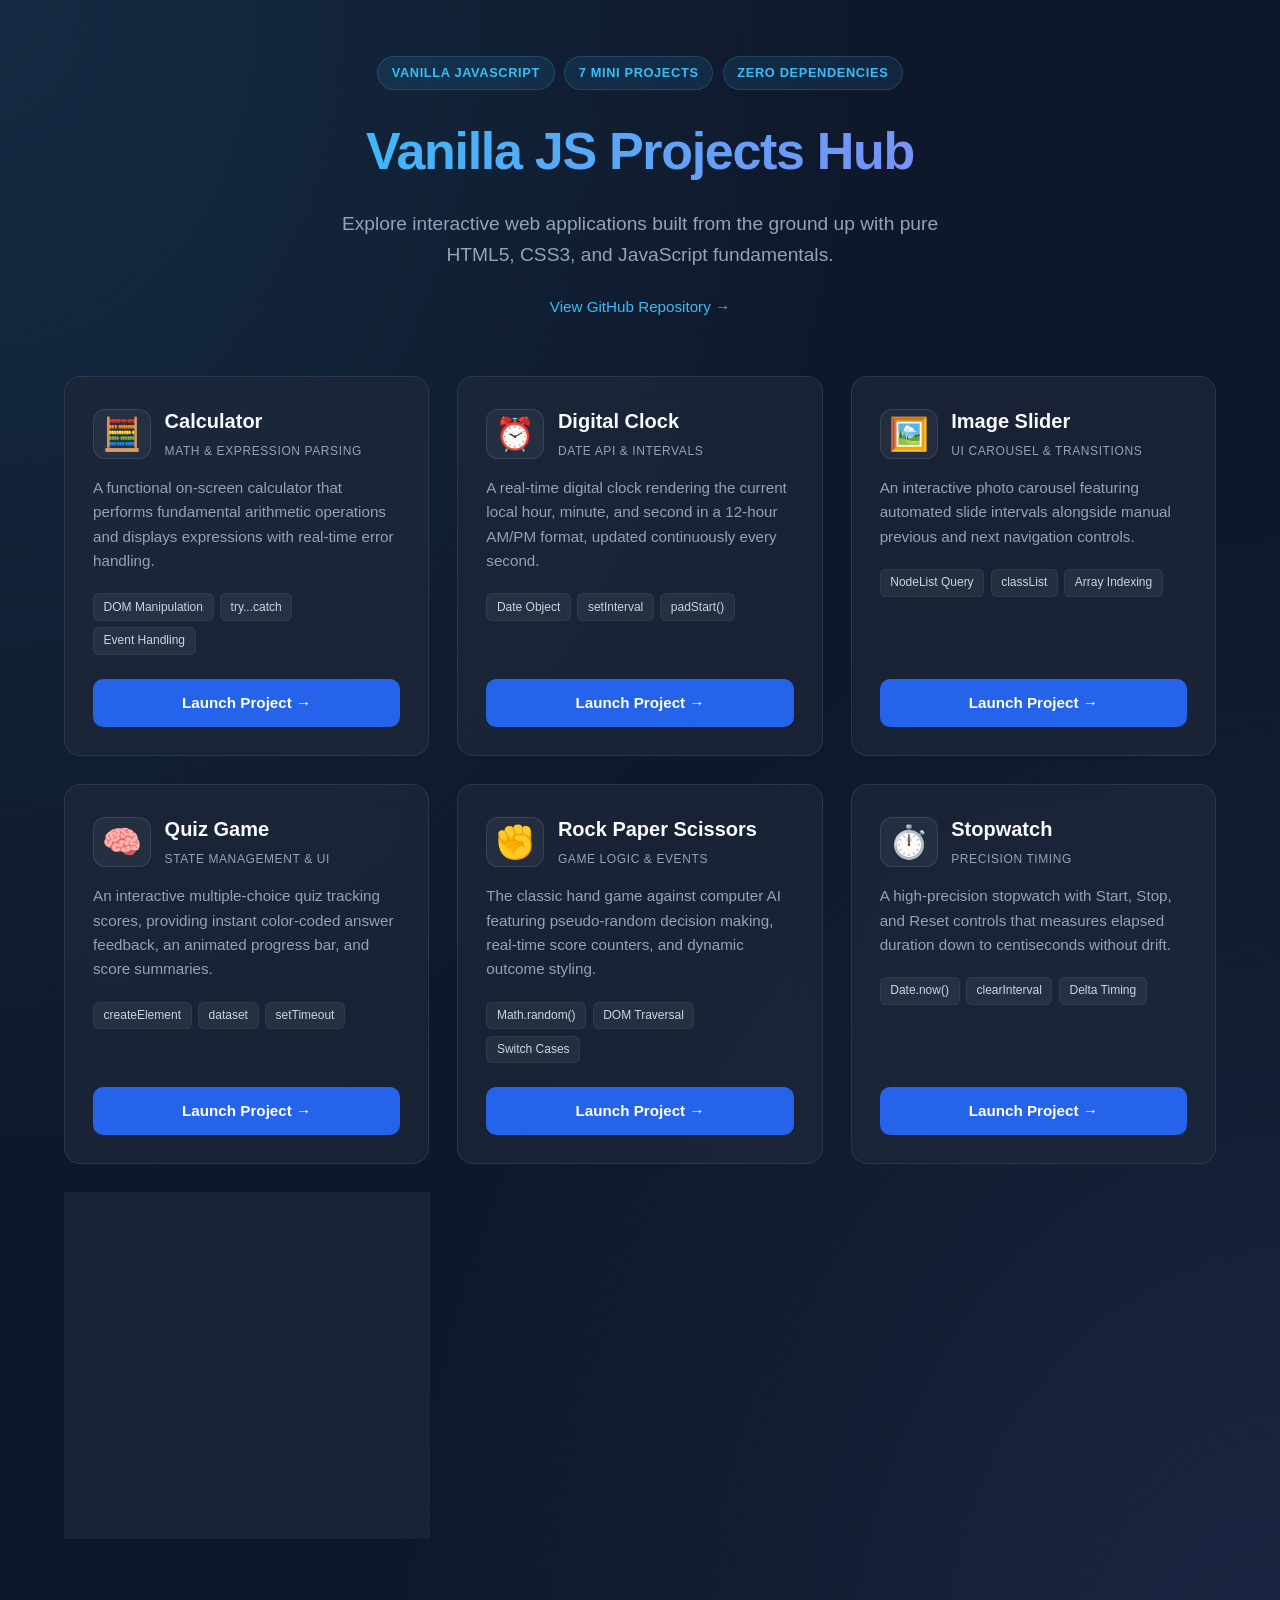
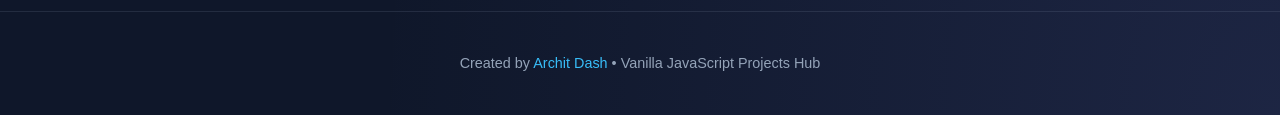
==== index.html @ 2eb79479 "Add root index.html menu hub and unify live deployment in README" ====
<!DOCTYPE html>
<html lang="en">
<head>
  <meta charset="UTF-8">
  <meta name="viewport" content="width=device-width, initial-scale=1.0">
  <title>Vanilla JavaScript Projects | Archit Dash</title>
  <style>
    :root {
      --bg-primary: #0f172a;
      --bg-card: rgba(30, 41, 59, 0.7);
      --bg-card-hover: rgba(51, 65, 85, 0.8);
      --border-color: rgba(148, 163, 184, 0.15);
      --border-hover: rgba(56, 189, 248, 0.4);
      --text-main: #f8fafc;
      --text-muted: #94a3b8;
      --text-accent: #38bdf8;
      --accent-gradient: linear-gradient(135deg, #38bdf8 0%, #818cf8 100%);
      --btn-bg: #2563eb;
      --btn-hover: #1d4ed8;
      --badge-bg: rgba(56, 189, 248, 0.1);
      --badge-text: #38bdf8;
    }

    * {
      box-sizing: border-box;
      margin: 0;
      padding: 0;
    }

    body {
      font-family: -apple-system, BlinkMacSystemFont, 'Segoe UI', Roboto, Oxygen, Ubuntu, Cantarell, sans-serif;
      background-color: var(--bg-primary);
      background-image: 
        radial-gradient(at 0% 0%, rgba(56, 189, 248, 0.12) 0px, transparent 50%),
        radial-gradient(at 100% 100%, rgba(129, 140, 248, 0.12) 0px, transparent 50%);
      color: var(--text-main);
      min-height: 100vh;
      display: flex;
      flex-direction: column;
      line-height: 1.6;
    }

    header {
      padding: 3.5rem 1.5rem 2rem;
      text-align: center;
      max-width: 900px;
      margin: 0 auto;
    }

    .badge-container {
      display: flex;
      justify-content: center;
      gap: 0.6rem;
      margin-bottom: 1.25rem;
      flex-wrap: wrap;
    }

    .pill {
      font-size: 0.8rem;
      font-weight: 600;
      text-transform: uppercase;
      letter-spacing: 0.05em;
      padding: 0.35rem 0.85rem;
      border-radius: 9999px;
      background: var(--badge-bg);
      color: var(--badge-text);
      border: 1px solid rgba(56, 189, 248, 0.2);
    }

    h1 {
      font-size: clamp(2rem, 5vw, 3.25rem);
      font-weight: 800;
      letter-spacing: -0.025em;
      margin-bottom: 1rem;
      background: var(--accent-gradient);
      -webkit-background-clip: text;
      -webkit-text-fill-color: transparent;
    }

    .subtitle {
      font-size: clamp(1rem, 2vw, 1.2rem);
      color: var(--text-muted);
      max-width: 650px;
      margin: 0 auto 1.5rem;
    }

    .github-link {
      display: inline-flex;
      align-items: center;
      gap: 0.5rem;
      color: var(--text-accent);
      text-decoration: none;
      font-size: 0.95rem;
      font-weight: 500;
      transition: color 0.2s ease;
    }

    .github-link:hover {
      text-decoration: underline;
      color: #7dd3fc;
    }

    main {
      flex: 1;
      width: 100%;
      max-width: 1200px;
      margin: 0 auto;
      padding: 1.5rem;
    }

    .grid {
      display: grid;
      grid-template-columns: repeat(auto-fill, minmax(320px, 1fr));
      gap: 1.75rem;
    }

    .card {
      background: var(--bg-card);
      backdrop-filter: blur(12px);
      -webkit-backdrop-filter: blur(12px);
      border: 1px solid var(--border-color);
      border-radius: 1rem;
      padding: 1.75rem;
      display: flex;
      flex-direction: column;
      justify-content: space-between;
      transition: transform 0.25s ease, border-color 0.25s ease, box-shadow 0.25s ease, background 0.25s ease;
      position: relative;
      overflow: hidden;
    }

    .card:hover {
      transform: translateY(-4px);
      border-color: var(--border-hover);
      box-shadow: 0 12px 30px -10px rgba(56, 189, 248, 0.15);
      background: var(--bg-card-hover);
    }

    .card-header {
      display: flex;
      align-items: center;
      gap: 0.85rem;
      margin-bottom: 0.85rem;
    }

    .card-icon {
      font-size: 2rem;
      line-height: 1;
      background: rgba(255, 255, 255, 0.05);
      padding: 0.5rem;
      border-radius: 0.75rem;
      border: 1px solid rgba(255, 255, 255, 0.1);
    }

    .card-title-group h2 {
      font-size: 1.25rem;
      font-weight: 700;
      color: var(--text-main);
    }

    .card-category {
      font-size: 0.75rem;
      color: var(--text-muted);
      text-transform: uppercase;
      letter-spacing: 0.05em;
    }

    .card-desc {
      color: var(--text-muted);
      font-size: 0.95rem;
      margin-bottom: 1.25rem;
      flex-grow: 1;
    }

    .tags {
      display: flex;
      flex-wrap: wrap;
      gap: 0.4rem;
      margin-bottom: 1.5rem;
    }

    .tag {
      font-size: 0.75rem;
      background: rgba(255, 255, 255, 0.06);
      color: #cbd5e1;
      padding: 0.2rem 0.6rem;
      border-radius: 0.375rem;
      border: 1px solid rgba(255, 255, 255, 0.05);
    }

    .card-footer {
      margin-top: auto;
    }

    .launch-btn {
      display: flex;
      align-items: center;
      justify-content: center;
      gap: 0.5rem;
      width: 100%;
      background: var(--btn-bg);
      color: #ffffff;
      text-decoration: none;
      padding: 0.75rem 1rem;
      border-radius: 0.625rem;
      font-size: 0.95rem;
      font-weight: 600;
      transition: background 0.2s ease, transform 0.1s ease;
    }

    .launch-btn:hover {
      background: var(--btn-hover);
    }

    .launch-btn:active {
      transform: scale(0.98);
    }

    footer {
      text-align: center;
      padding: 2.5rem 1.5rem;
      color: var(--text-muted);
      font-size: 0.9rem;
      border-top: 1px solid var(--border-color);
      margin-top: 3rem;
    }

    footer a {
      color: var(--text-accent);
      text-decoration: none;
    }

    footer a:hover {
      text-decoration: underline;
    }

    @media (max-width: 640px) {
      .grid {
        grid-template-columns: 1fr;
      }
      header {
        padding: 2.5rem 1rem 1.5rem;
      }
    }
  </style>
</head>
<body>

  <header>
    <div class="badge-container">
      <span class="pill">Vanilla JavaScript</span>
      <span class="pill">7 Mini Projects</span>
      <span class="pill">Zero Dependencies</span>
    </div>
    <h1>Vanilla JS Projects Hub</h1>
    <p class="subtitle">
      Explore interactive web applications built from the ground up with pure HTML5, CSS3, and JavaScript fundamentals.
    </p>
    <a href="https://github.com/ArchitDash12/vanilla-js-projects" target="_blank" rel="noopener noreferrer" class="github-link">
      <span>View GitHub Repository &rarr;</span>
    </a>
  </header>

  <main>
    <div class="grid">

      <!-- 1. Calculator -->
      <article class="card">
        <div>
          <div class="card-header">
            <div class="card-icon">🧮</div>
            <div class="card-title-group">
              <h2>Calculator</h2>
              <span class="card-category">Math & Expression Parsing</span>
            </div>
          </div>
          <p class="card-desc">
            A functional on-screen calculator that performs fundamental arithmetic operations and displays expressions with real-time error handling.
          </p>
          <div class="tags">
            <span class="tag">DOM Manipulation</span>
            <span class="tag">try...catch</span>
            <span class="tag">Event Handling</span>
          </div>
        </div>
        <div class="card-footer">
          <a href="./Calculator/index.html" class="launch-btn">
            Launch Project &rarr;
          </a>
        </div>
      </article>

      <!-- 2. Digital Clock -->
      <article class="card">
        <div>
          <div class="card-header">
            <div class="card-icon">⏰</div>
            <div class="card-title-group">
              <h2>Digital Clock</h2>
              <span class="card-category">Date API & Intervals</span>
            </div>
          </div>
          <p class="card-desc">
            A real-time digital clock rendering the current local hour, minute, and second in a 12-hour AM/PM format, updated continuously every second.
          </p>
          <div class="tags">
            <span class="tag">Date Object</span>
            <span class="tag">setInterval</span>
            <span class="tag">padStart()</span>
          </div>
        </div>
        <div class="card-footer">
          <a href="./Digital%20Clock/index.html" class="launch-btn">
            Launch Project &rarr;
          </a>
        </div>
      </article>

      <!-- 3. Image Slider -->
      <article class="card">
        <div>
          <div class="card-header">
            <div class="card-icon">🖼️</div>
            <div class="card-title-group">
              <h2>Image Slider</h2>
              <span class="card-category">UI Carousel & Transitions</span>
            </div>
          </div>
          <p class="card-desc">
            An interactive photo carousel featuring automated slide intervals alongside manual previous and next navigation controls.
          </p>
          <div class="tags">
            <span class="tag">NodeList Query</span>
            <span class="tag">classList</span>
            <span class="tag">Array Indexing</span>
          </div>
        </div>
        <div class="card-footer">
          <a href="./Image%20Slider/index.html" class="launch-btn">
            Launch Project &rarr;
          </a>
        </div>
      </article>

      <!-- 4. Quiz Game -->
      <article class="card">
        <div>
          <div class="card-header">
            <div class="card-icon">🧠</div>
            <div class="card-title-group">
              <h2>Quiz Game</h2>
              <span class="card-category">State Management & UI</span>
            </div>
          </div>
          <p class="card-desc">
            An interactive multiple-choice quiz tracking scores, providing instant color-coded answer feedback, an animated progress bar, and score summaries.
          </p>
          <div class="tags">
            <span class="tag">createElement</span>
            <span class="tag">dataset</span>
            <span class="tag">setTimeout</span>
          </div>
        </div>
        <div class="card-footer">
          <a href="./Quiz%20Game/index.html" class="launch-btn">
            Launch Project &rarr;
          </a>
        </div>
      </article>

      <!-- 5. Rock Paper Scissors -->
      <article class="card">
        <div>
          <div class="card-header">
            <div class="card-icon">✊</div>
            <div class="card-title-group">
              <h2>Rock Paper Scissors</h2>
              <span class="card-category">Game Logic & Events</span>
            </div>
          </div>
          <p class="card-desc">
            The classic hand game against computer AI featuring pseudo-random decision making, real-time score counters, and dynamic outcome styling.
          </p>
          <div class="tags">
            <span class="tag">Math.random()</span>
            <span class="tag">DOM Traversal</span>
            <span class="tag">Switch Cases</span>
          </div>
        </div>
        <div class="card-footer">
          <a href="./RockPaperScissor/index.html" class="launch-btn">
            Launch Project &rarr;
          </a>
        </div>
      </article>

      <!-- 6. Stopwatch -->
      <article class="card">
        <div>
          <div class="card-header">
            <div class="card-icon">⏱️</div>
            <div class="card-title-group">
              <h2>Stopwatch</h2>
              <span class="card-category">Precision Timing</span>
            </div>
          </div>
          <p class="card-desc">
            A high-precision stopwatch with Start, Stop, and Reset controls that measures elapsed duration down to centiseconds without drift.
          </p>
          <div class="tags">
            <span class="tag">Date.now()</span>
            <span class="tag">clearInterval</span>
            <span class="tag">Delta Timing</span>
          </div>
        </div>
        <div class="card-footer">
          <a href="./Stopwatch/index.html" class="launch-btn">
            Launch Project &rarr;
          </a>
        </div>
      </article>

      <!-- 7. Weather App -->
      <article class="card">
        <div>
          <div class="card-header">
            <div class="card-icon">⛅</div>
            <div class="card-title-group">
              <h2>Weather App</h2>
              <span class="card-category">Asynchronous API & Fetch</span>
            </div>
          </div>
          <p class="card-desc">
            A real-time weather tool querying the OpenWeatherMap API for user-specified cities to show temperature, humidity, conditions, and dynamic emojis.
          </p>
          <div class="tags">
            <span class="tag">async / await</span>
            <span class="tag">Fetch API</span>
            <span class="tag">JSON Parsing</span>
          </div>
        </div>
        <div class="card-footer">
          <a href="./Weather%20App/index.html" class="launch-btn">
            Launch Project &rarr;
          </a>
        </div>
      </article>

    </div>
  </main>

  <footer>
    <p>Created by <a href="https://github.com/ArchitDash12" target="_blank" rel="noopener noreferrer">Archit Dash</a> &bull; Vanilla JavaScript Projects Hub</p>
  </footer>

</body>
</html>
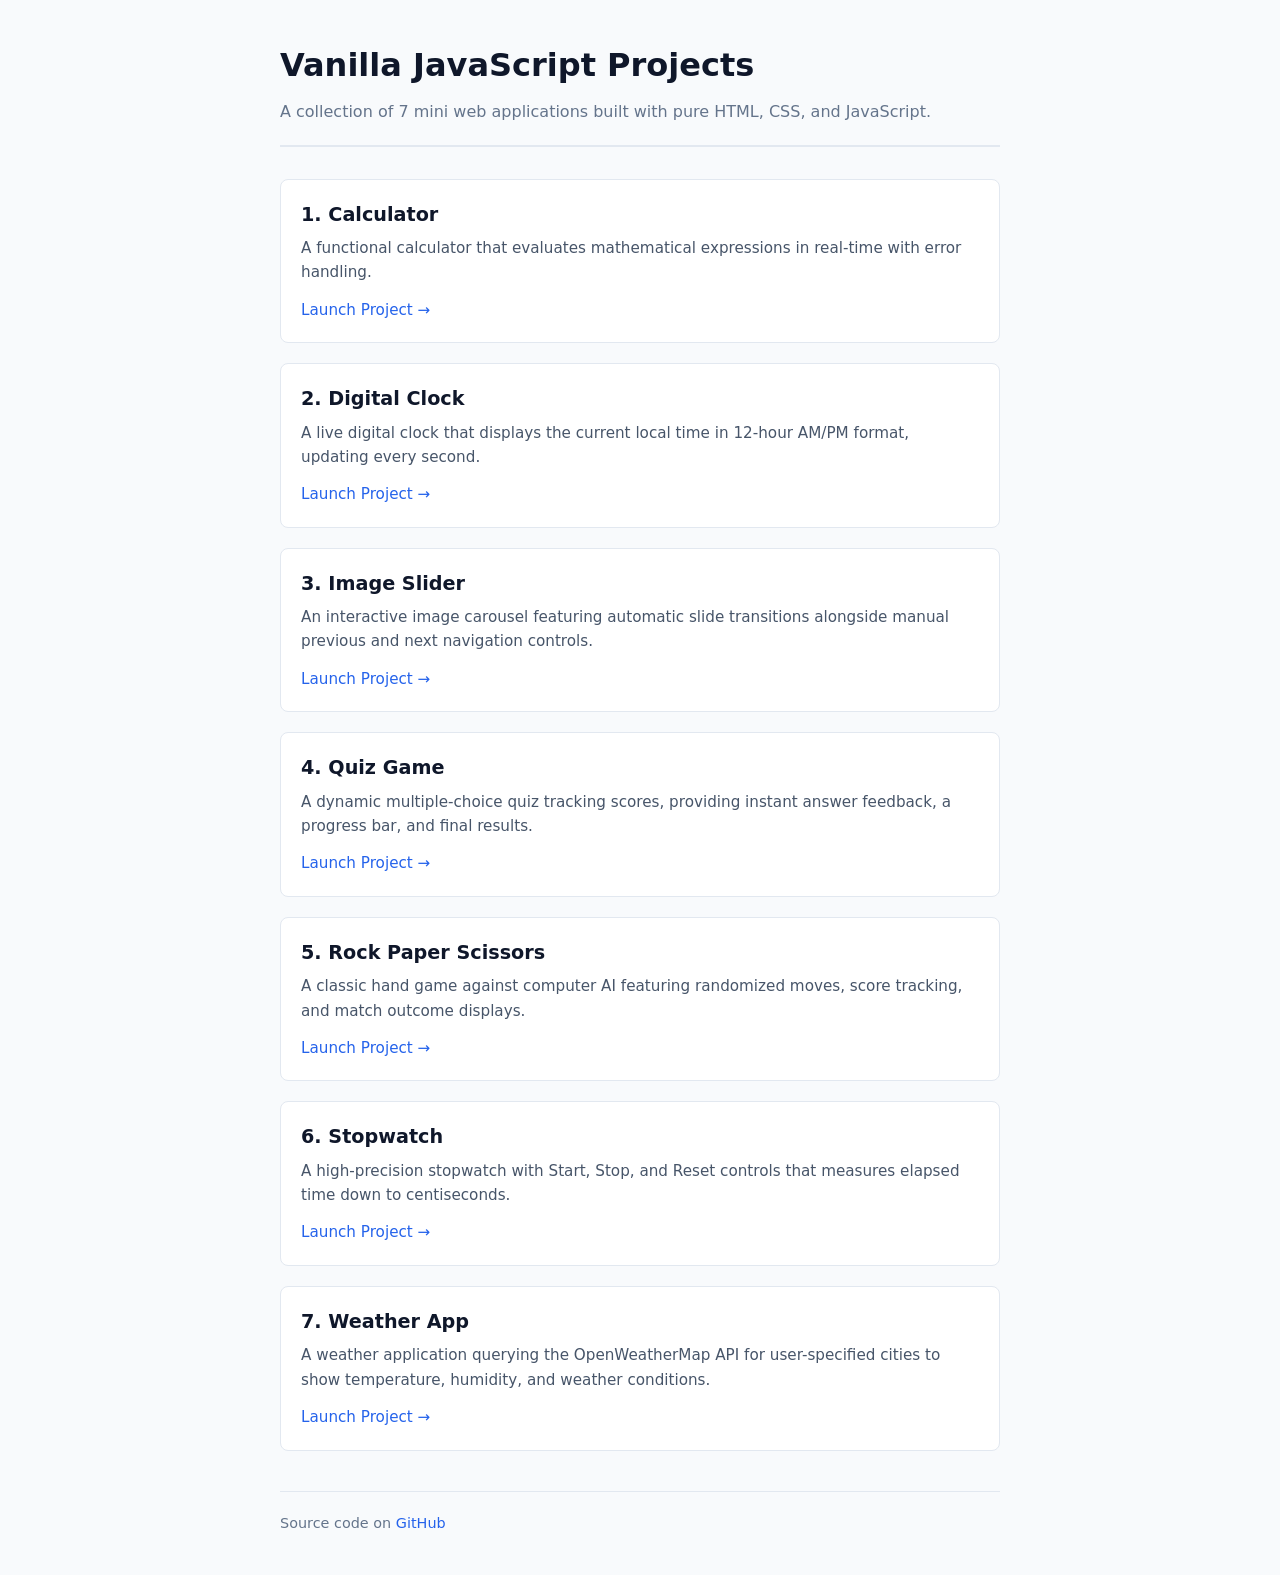
==== commit 10e0d624: "Simplify index.html to clean minimalist list with descriptions and launch links" ====
--- a/index.html
+++ b/index.html
@@ -3,24 +3,8 @@
 <head>
   <meta charset="UTF-8">
   <meta name="viewport" content="width=device-width, initial-scale=1.0">
-  <title>Vanilla JavaScript Projects | Archit Dash</title>
+  <title>Vanilla JavaScript Projects</title>
   <style>
-    :root {
-      --bg-primary: #0f172a;
-      --bg-card: rgba(30, 41, 59, 0.7);
-      --bg-card-hover: rgba(51, 65, 85, 0.8);
-      --border-color: rgba(148, 163, 184, 0.15);
-      --border-hover: rgba(56, 189, 248, 0.4);
-      --text-main: #f8fafc;
-      --text-muted: #94a3b8;
-      --text-accent: #38bdf8;
-      --accent-gradient: linear-gradient(135deg, #38bdf8 0%, #818cf8 100%);
-      --btn-bg: #2563eb;
-      --btn-hover: #1d4ed8;
-      --badge-bg: rgba(56, 189, 248, 0.1);
-      --badge-text: #38bdf8;
-    }
-
     * {
       box-sizing: border-box;
       margin: 0;
@@ -28,430 +12,153 @@
     }
 
     body {
-      font-family: -apple-system, BlinkMacSystemFont, 'Segoe UI', Roboto, Oxygen, Ubuntu, Cantarell, sans-serif;
-      background-color: var(--bg-primary);
-      background-image: 
-        radial-gradient(at 0% 0%, rgba(56, 189, 248, 0.12) 0px, transparent 50%),
-        radial-gradient(at 100% 100%, rgba(129, 140, 248, 0.12) 0px, transparent 50%);
-      color: var(--text-main);
-      min-height: 100vh;
-      display: flex;
-      flex-direction: column;
+      font-family: system-ui, -apple-system, BlinkMacSystemFont, 'Segoe UI', Roboto, sans-serif;
       line-height: 1.6;
+      color: #1e293b;
+      background-color: #f8fafc;
+      padding: 2.5rem 1.5rem;
+    }
+
+    .container {
+      max-width: 720px;
+      margin: 0 auto;
     }
 
     header {
-      padding: 3.5rem 1.5rem 2rem;
-      text-align: center;
-      max-width: 900px;
-      margin: 0 auto;
-    }
-
-    .badge-container {
-      display: flex;
-      justify-content: center;
-      gap: 0.6rem;
-      margin-bottom: 1.25rem;
-      flex-wrap: wrap;
-    }
-
-    .pill {
-      font-size: 0.8rem;
-      font-weight: 600;
-      text-transform: uppercase;
-      letter-spacing: 0.05em;
-      padding: 0.35rem 0.85rem;
-      border-radius: 9999px;
-      background: var(--badge-bg);
-      color: var(--badge-text);
-      border: 1px solid rgba(56, 189, 248, 0.2);
+      margin-bottom: 2rem;
+      border-bottom: 2px solid #e2e8f0;
+      padding-bottom: 1.25rem;
     }
 
     h1 {
-      font-size: clamp(2rem, 5vw, 3.25rem);
-      font-weight: 800;
-      letter-spacing: -0.025em;
-      margin-bottom: 1rem;
-      background: var(--accent-gradient);
-      -webkit-background-clip: text;
-      -webkit-text-fill-color: transparent;
+      font-size: 2rem;
+      font-weight: 700;
+      color: #0f172a;
+      margin-bottom: 0.5rem;
     }
 
-    .subtitle {
-      font-size: clamp(1rem, 2vw, 1.2rem);
-      color: var(--text-muted);
-      max-width: 650px;
-      margin: 0 auto 1.5rem;
+    .intro {
+      color: #64748b;
+      font-size: 1rem;
     }
 
-    .github-link {
-      display: inline-flex;
-      align-items: center;
-      gap: 0.5rem;
-      color: var(--text-accent);
+    .project-list {
+      list-style: none;
+      display: flex;
+      flex-direction: column;
+      gap: 1.25rem;
+    }
+
+    .project-item {
+      background: #ffffff;
+      border: 1px solid #e2e8f0;
+      border-radius: 8px;
+      padding: 1.25rem;
+    }
+
+    .project-title {
+      font-size: 1.2rem;
+      font-weight: 600;
+      color: #0f172a;
+      margin-bottom: 0.35rem;
+    }
+
+    .project-desc {
+      color: #475569;
+      font-size: 0.95rem;
+      margin-bottom: 0.75rem;
+    }
+
+    .project-link {
+      display: inline-block;
+      color: #2563eb;
+      font-weight: 500;
       text-decoration: none;
       font-size: 0.95rem;
-      font-weight: 500;
-      transition: color 0.2s ease;
     }
 
-    .github-link:hover {
+    .project-link:hover {
       text-decoration: underline;
-      color: #7dd3fc;
-    }
-
-    main {
-      flex: 1;
-      width: 100%;
-      max-width: 1200px;
-      margin: 0 auto;
-      padding: 1.5rem;
-    }
-
-    .grid {
-      display: grid;
-      grid-template-columns: repeat(auto-fill, minmax(320px, 1fr));
-      gap: 1.75rem;
-    }
-
-    .card {
-      background: var(--bg-card);
-      backdrop-filter: blur(12px);
-      -webkit-backdrop-filter: blur(12px);
-      border: 1px solid var(--border-color);
-      border-radius: 1rem;
-      padding: 1.75rem;
-      display: flex;
-      flex-direction: column;
-      justify-content: space-between;
-      transition: transform 0.25s ease, border-color 0.25s ease, box-shadow 0.25s ease, background 0.25s ease;
-      position: relative;
-      overflow: hidden;
-    }
-
-    .card:hover {
-      transform: translateY(-4px);
-      border-color: var(--border-hover);
-      box-shadow: 0 12px 30px -10px rgba(56, 189, 248, 0.15);
-      background: var(--bg-card-hover);
-    }
-
-    .card-header {
-      display: flex;
-      align-items: center;
-      gap: 0.85rem;
-      margin-bottom: 0.85rem;
-    }
-
-    .card-icon {
-      font-size: 2rem;
-      line-height: 1;
-      background: rgba(255, 255, 255, 0.05);
-      padding: 0.5rem;
-      border-radius: 0.75rem;
-      border: 1px solid rgba(255, 255, 255, 0.1);
-    }
-
-    .card-title-group h2 {
-      font-size: 1.25rem;
-      font-weight: 700;
-      color: var(--text-main);
-    }
-
-    .card-category {
-      font-size: 0.75rem;
-      color: var(--text-muted);
-      text-transform: uppercase;
-      letter-spacing: 0.05em;
-    }
-
-    .card-desc {
-      color: var(--text-muted);
-      font-size: 0.95rem;
-      margin-bottom: 1.25rem;
-      flex-grow: 1;
-    }
-
-    .tags {
-      display: flex;
-      flex-wrap: wrap;
-      gap: 0.4rem;
-      margin-bottom: 1.5rem;
-    }
-
-    .tag {
-      font-size: 0.75rem;
-      background: rgba(255, 255, 255, 0.06);
-      color: #cbd5e1;
-      padding: 0.2rem 0.6rem;
-      border-radius: 0.375rem;
-      border: 1px solid rgba(255, 255, 255, 0.05);
-    }
-
-    .card-footer {
-      margin-top: auto;
-    }
-
-    .launch-btn {
-      display: flex;
-      align-items: center;
-      justify-content: center;
-      gap: 0.5rem;
-      width: 100%;
-      background: var(--btn-bg);
-      color: #ffffff;
-      text-decoration: none;
-      padding: 0.75rem 1rem;
-      border-radius: 0.625rem;
-      font-size: 0.95rem;
-      font-weight: 600;
-      transition: background 0.2s ease, transform 0.1s ease;
-    }
-
-    .launch-btn:hover {
-      background: var(--btn-hover);
-    }
-
-    .launch-btn:active {
-      transform: scale(0.98);
     }
 
     footer {
-      text-align: center;
-      padding: 2.5rem 1.5rem;
-      color: var(--text-muted);
+      margin-top: 2.5rem;
+      padding-top: 1.25rem;
+      border-top: 1px solid #e2e8f0;
+      color: #64748b;
       font-size: 0.9rem;
-      border-top: 1px solid var(--border-color);
-      margin-top: 3rem;
     }
 
     footer a {
-      color: var(--text-accent);
+      color: #2563eb;
       text-decoration: none;
     }
 
     footer a:hover {
       text-decoration: underline;
     }
-
-    @media (max-width: 640px) {
-      .grid {
-        grid-template-columns: 1fr;
-      }
-      header {
-        padding: 2.5rem 1rem 1.5rem;
-      }
-    }
   </style>
 </head>
 <body>
 
-  <header>
-    <div class="badge-container">
-      <span class="pill">Vanilla JavaScript</span>
-      <span class="pill">7 Mini Projects</span>
-      <span class="pill">Zero Dependencies</span>
-    </div>
-    <h1>Vanilla JS Projects Hub</h1>
-    <p class="subtitle">
-      Explore interactive web applications built from the ground up with pure HTML5, CSS3, and JavaScript fundamentals.
-    </p>
-    <a href="https://github.com/ArchitDash12/vanilla-js-projects" target="_blank" rel="noopener noreferrer" class="github-link">
-      <span>View GitHub Repository &rarr;</span>
-    </a>
-  </header>
+  <div class="container">
+    <header>
+      <h1>Vanilla JavaScript Projects</h1>
+      <p class="intro">A collection of 7 mini web applications built with pure HTML, CSS, and JavaScript.</p>
+    </header>
 
-  <main>
-    <div class="grid">
+    <main>
+      <ul class="project-list">
 
-      <!-- 1. Calculator -->
-      <article class="card">
-        <div>
-          <div class="card-header">
-            <div class="card-icon">🧮</div>
-            <div class="card-title-group">
-              <h2>Calculator</h2>
-              <span class="card-category">Math & Expression Parsing</span>
-            </div>
-          </div>
-          <p class="card-desc">
-            A functional on-screen calculator that performs fundamental arithmetic operations and displays expressions with real-time error handling.
-          </p>
-          <div class="tags">
-            <span class="tag">DOM Manipulation</span>
-            <span class="tag">try...catch</span>
-            <span class="tag">Event Handling</span>
-          </div>
-        </div>
-        <div class="card-footer">
-          <a href="./Calculator/index.html" class="launch-btn">
-            Launch Project &rarr;
-          </a>
-        </div>
-      </article>
+        <li class="project-item">
+          <h2 class="project-title">1. Calculator</h2>
+          <p class="project-desc">A functional calculator that evaluates mathematical expressions in real-time with error handling.</p>
+          <a class="project-link" href="./Calculator/index.html">Launch Project &rarr;</a>
+        </li>
 
-      <!-- 2. Digital Clock -->
-      <article class="card">
-        <div>
-          <div class="card-header">
-            <div class="card-icon">⏰</div>
-            <div class="card-title-group">
-              <h2>Digital Clock</h2>
-              <span class="card-category">Date API & Intervals</span>
-            </div>
-          </div>
-          <p class="card-desc">
-            A real-time digital clock rendering the current local hour, minute, and second in a 12-hour AM/PM format, updated continuously every second.
-          </p>
-          <div class="tags">
-            <span class="tag">Date Object</span>
-            <span class="tag">setInterval</span>
-            <span class="tag">padStart()</span>
-          </div>
-        </div>
-        <div class="card-footer">
-          <a href="./Digital%20Clock/index.html" class="launch-btn">
-            Launch Project &rarr;
-          </a>
-        </div>
-      </article>
+        <li class="project-item">
+          <h2 class="project-title">2. Digital Clock</h2>
+          <p class="project-desc">A live digital clock that displays the current local time in 12-hour AM/PM format, updating every second.</p>
+          <a class="project-link" href="./Digital%20Clock/index.html">Launch Project &rarr;</a>
+        </li>
 
-      <!-- 3. Image Slider -->
-      <article class="card">
-        <div>
-          <div class="card-header">
-            <div class="card-icon">🖼️</div>
-            <div class="card-title-group">
-              <h2>Image Slider</h2>
-              <span class="card-category">UI Carousel & Transitions</span>
-            </div>
-          </div>
-          <p class="card-desc">
-            An interactive photo carousel featuring automated slide intervals alongside manual previous and next navigation controls.
-          </p>
-          <div class="tags">
-            <span class="tag">NodeList Query</span>
-            <span class="tag">classList</span>
-            <span class="tag">Array Indexing</span>
-          </div>
-        </div>
-        <div class="card-footer">
-          <a href="./Image%20Slider/index.html" class="launch-btn">
-            Launch Project &rarr;
-          </a>
-        </div>
-      </article>
+        <li class="project-item">
+          <h2 class="project-title">3. Image Slider</h2>
+          <p class="project-desc">An interactive image carousel featuring automatic slide transitions alongside manual previous and next navigation controls.</p>
+          <a class="project-link" href="./Image%20Slider/index.html">Launch Project &rarr;</a>
+        </li>
 
-      <!-- 4. Quiz Game -->
-      <article class="card">
-        <div>
-          <div class="card-header">
-            <div class="card-icon">🧠</div>
-            <div class="card-title-group">
-              <h2>Quiz Game</h2>
-              <span class="card-category">State Management & UI</span>
-            </div>
-          </div>
-          <p class="card-desc">
-            An interactive multiple-choice quiz tracking scores, providing instant color-coded answer feedback, an animated progress bar, and score summaries.
-          </p>
-          <div class="tags">
-            <span class="tag">createElement</span>
-            <span class="tag">dataset</span>
-            <span class="tag">setTimeout</span>
-          </div>
-        </div>
-        <div class="card-footer">
-          <a href="./Quiz%20Game/index.html" class="launch-btn">
-            Launch Project &rarr;
-          </a>
-        </div>
-      </article>
+        <li class="project-item">
+          <h2 class="project-title">4. Quiz Game</h2>
+          <p class="project-desc">A dynamic multiple-choice quiz tracking scores, providing instant answer feedback, a progress bar, and final results.</p>
+          <a class="project-link" href="./Quiz%20Game/index.html">Launch Project &rarr;</a>
+        </li>
 
-      <!-- 5. Rock Paper Scissors -->
-      <article class="card">
-        <div>
-          <div class="card-header">
-            <div class="card-icon">✊</div>
-            <div class="card-title-group">
-              <h2>Rock Paper Scissors</h2>
-              <span class="card-category">Game Logic & Events</span>
-            </div>
-          </div>
-          <p class="card-desc">
-            The classic hand game against computer AI featuring pseudo-random decision making, real-time score counters, and dynamic outcome styling.
-          </p>
-          <div class="tags">
-            <span class="tag">Math.random()</span>
-            <span class="tag">DOM Traversal</span>
-            <span class="tag">Switch Cases</span>
-          </div>
-        </div>
-        <div class="card-footer">
-          <a href="./RockPaperScissor/index.html" class="launch-btn">
-            Launch Project &rarr;
-          </a>
-        </div>
-      </article>
+        <li class="project-item">
+          <h2 class="project-title">5. Rock Paper Scissors</h2>
+          <p class="project-desc">A classic hand game against computer AI featuring randomized moves, score tracking, and match outcome displays.</p>
+          <a class="project-link" href="./RockPaperScissor/index.html">Launch Project &rarr;</a>
+        </li>
 
-      <!-- 6. Stopwatch -->
-      <article class="card">
-        <div>
-          <div class="card-header">
-            <div class="card-icon">⏱️</div>
-            <div class="card-title-group">
-              <h2>Stopwatch</h2>
-              <span class="card-category">Precision Timing</span>
-            </div>
-          </div>
-          <p class="card-desc">
-            A high-precision stopwatch with Start, Stop, and Reset controls that measures elapsed duration down to centiseconds without drift.
-          </p>
-          <div class="tags">
-            <span class="tag">Date.now()</span>
-            <span class="tag">clearInterval</span>
-            <span class="tag">Delta Timing</span>
-          </div>
-        </div>
-        <div class="card-footer">
-          <a href="./Stopwatch/index.html" class="launch-btn">
-            Launch Project &rarr;
-          </a>
-        </div>
-      </article>
+        <li class="project-item">
+          <h2 class="project-title">6. Stopwatch</h2>
+          <p class="project-desc">A high-precision stopwatch with Start, Stop, and Reset controls that measures elapsed time down to centiseconds.</p>
+          <a class="project-link" href="./Stopwatch/index.html">Launch Project &rarr;</a>
+        </li>
 
-      <!-- 7. Weather App -->
-      <article class="card">
-        <div>
-          <div class="card-header">
-            <div class="card-icon">⛅</div>
-            <div class="card-title-group">
-              <h2>Weather App</h2>
-              <span class="card-category">Asynchronous API & Fetch</span>
-            </div>
-          </div>
-          <p class="card-desc">
-            A real-time weather tool querying the OpenWeatherMap API for user-specified cities to show temperature, humidity, conditions, and dynamic emojis.
-          </p>
-          <div class="tags">
-            <span class="tag">async / await</span>
-            <span class="tag">Fetch API</span>
-            <span class="tag">JSON Parsing</span>
-          </div>
-        </div>
-        <div class="card-footer">
-          <a href="./Weather%20App/index.html" class="launch-btn">
-            Launch Project &rarr;
-          </a>
-        </div>
-      </article>
+        <li class="project-item">
+          <h2 class="project-title">7. Weather App</h2>
+          <p class="project-desc">A weather application querying the OpenWeatherMap API for user-specified cities to show temperature, humidity, and weather conditions.</p>
+          <a class="project-link" href="./Weather%20App/index.html">Launch Project &rarr;</a>
+        </li>
 
-    </div>
-  </main>
+      </ul>
+    </main>
 
-  <footer>
-    <p>Created by <a href="https://github.com/ArchitDash12" target="_blank" rel="noopener noreferrer">Archit Dash</a> &bull; Vanilla JavaScript Projects Hub</p>
-  </footer>
+    <footer>
+      <p>Source code on <a href="https://github.com/ArchitDash12/vanilla-js-projects" target="_blank" rel="noopener noreferrer">GitHub</a></p>
+    </footer>
+  </div>
 
 </body>
 </html>
